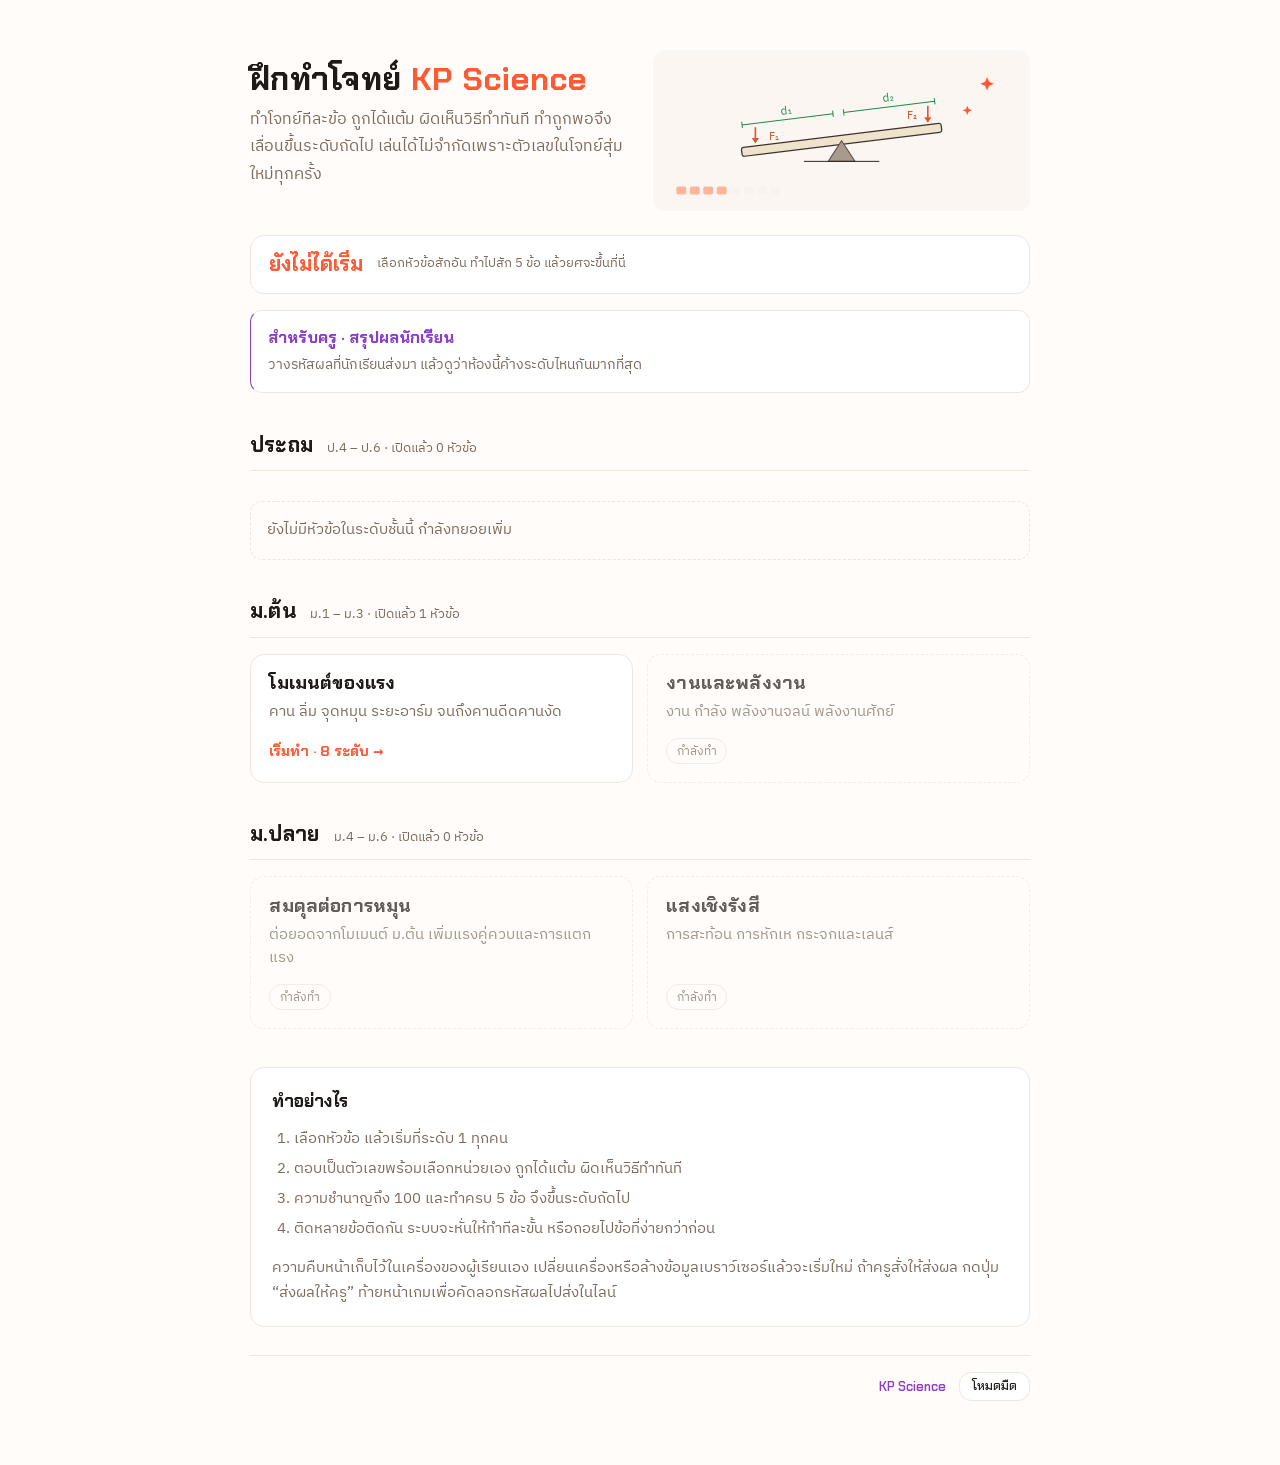
==== drill/index.html @ d76af1af "Add the moment-of-force drill at /drill/ and link it from the home page The drill is a self-containe" ====
<!doctype html>
<html lang="th">
<head>
<meta charset="utf-8">
<meta name="viewport" content="width=device-width, initial-scale=1, viewport-fit=cover">
<title>ฝึกทำโจทย์ KP Science · KP Science</title>
<meta name="description" content="ทำโจทย์ทีละข้อ ถูกได้แต้ม ผิดเห็นวิธีทำทันที ทำถูกพอจึงเลื่อนขึ้นระดับถัดไป เล่นได้ไม่จำกัดเพราะตัวเลขในโจทย์สุ่มใหม่ทุกครั้ง">
<meta name="author" content="ครูโกเมน · KP Science">
<meta name="theme-color" content="#fffcf9" media="(prefers-color-scheme: light)">
<meta name="theme-color" content="#1b1917" media="(prefers-color-scheme: dark)">
<link rel="canonical" href="https://www.kpscience.com/drill/">
<link rel="icon" href="data:image/svg+xml,%3Csvg%20xmlns%3D%22http%3A%2F%2Fwww.w3.org%2F2000%2Fsvg%22%20viewBox%3D%220%200%2032%2032%22%3E%3Crect%20width%3D%2232%22%20height%3D%2232%22%20rx%3D%227%22%20fill%3D%22%23101a2b%22%2F%3E%3Cg%20transform%3D%22rotate(-8%2016%2017)%22%3E%3Crect%20x%3D%224%22%20y%3D%2215.2%22%20width%3D%2224%22%20height%3D%223.6%22%20rx%3D%221.4%22%20fill%3D%22%23efe3cf%22%2F%3E%3Crect%20x%3D%225.5%22%20y%3D%2210.6%22%20width%3D%226%22%20height%3D%224.6%22%20rx%3D%221%22%20fill%3D%22%239cc4ec%22%2F%3E%3C%2Fg%3E%3Cpath%20d%3D%22M16%2018.6%20L21%2026%20L11%2026%20Z%22%20fill%3D%22%238a94a6%22%2F%3E%3Cpath%20d%3D%22M24%206%20v5.6%22%20stroke%3D%22%23ff7d4d%22%20stroke-width%3D%222.2%22%20stroke-linecap%3D%22round%22%2F%3E%3Cpath%20d%3D%22M21.4%2011%20L26.6%2011%20L24%2014.6%20Z%22%20fill%3D%22%23ff7d4d%22%2F%3E%3C%2Fsvg%3E">
<meta property="og:type" content="website">
<meta property="og:site_name" content="KP Science">
<meta property="og:title" content="ฝึกทำโจทย์ KP Science · KP Science">
<meta property="og:description" content="ทำโจทย์ทีละข้อ ถูกได้แต้ม ผิดเห็นวิธีทำทันที ทำถูกพอจึงเลื่อนขึ้นระดับถัดไป เล่นได้ไม่จำกัดเพราะตัวเลขในโจทย์สุ่มใหม่ทุกครั้ง">
<meta property="og:url" content="https://www.kpscience.com/drill/">
<meta property="og:locale" content="th_TH">
<meta name="twitter:card" content="summary">
<link rel="preconnect" href="https://fonts.googleapis.com">
<link rel="preconnect" href="https://fonts.gstatic.com" crossorigin>
<link rel="stylesheet" href="https://fonts.googleapis.com/css2?family=Chakra+Petch:wght@500;600;700&family=IBM+Plex+Sans+Thai:wght@400;500;600&display=swap">
<link rel="stylesheet" href="assets/drill.css?v=1913bpz">
</head>
<body>
<div class="wrap">
<div class="hero hero-art"><div><h1>ฝึกทำโจทย์ <em>KP Science</em></h1><p>ทำโจทย์ทีละข้อ ถูกได้แต้ม ผิดเห็นวิธีทำทันที ทำถูกพอจึงเลื่อนขึ้นระดับถัดไป เล่นได้ไม่จำกัดเพราะตัวเลขในโจทย์สุ่มใหม่ทุกครั้ง</p></div>
<div id="heroart"></div></div>
<div class="rankband" id="profile"></div>
<a class="teachlink" href="teacher/"><b>สำหรับครู · สรุปผลนักเรียน</b>
  <span>วางรหัสผลที่นักเรียนส่งมา แล้วดูว่าห้องนี้ค้างระดับไหนกันมากที่สุด</span></a>
<div class="grade-head"><h2><a class="site" href="prathom/">ประถม</a></h2>
  <span class="n">ป.4 – ป.6 · เปิดแล้ว 0 หัวข้อ</span></div>
<div class="cards">
<div class="empty">ยังไม่มีหัวข้อในระดับชั้นนี้ กำลังทยอยเพิ่ม</div>
</div>
<div class="grade-head"><h2><a class="site" href="m-ton/">ม.ต้น</a></h2>
  <span class="n">ม.1 – ม.3 · เปิดแล้ว 1 หัวข้อ</span></div>
<div class="cards">
<a class="card-link" href="m-ton/moment/" data-topic="m-ton.moment"><h3>โมเมนต์ของแรง</h3><p>คาน ลิ่ม จุดหมุน ระยะอาร์ม จนถึงคานดีดคานงัด</p>
       <span class="go">เริ่มทำ · 8 ระดับ →</span></a>
<div class="card-link card-soon"><h3>งานและพลังงาน</h3><p>งาน กำลัง พลังงานจลน์ พลังงานศักย์</p>
       <span class="soon">กำลังทำ</span></div>
</div>
<div class="grade-head"><h2><a class="site" href="m-plai/">ม.ปลาย</a></h2>
  <span class="n">ม.4 – ม.6 · เปิดแล้ว 0 หัวข้อ</span></div>
<div class="cards">
<div class="card-link card-soon"><h3>สมดุลต่อการหมุน</h3><p>ต่อยอดจากโมเมนต์ ม.ต้น เพิ่มแรงคู่ควบและการแตกแรง</p>
       <span class="soon">กำลังทำ</span></div>
<div class="card-link card-soon"><h3>แสงเชิงรังสี</h3><p>การสะท้อน การหักเห กระจกและเลนส์</p>
       <span class="soon">กำลังทำ</span></div>
</div>
<div class="howto">
  <h2>ทำอย่างไร</h2>
  <ol>
    <li>เลือกหัวข้อ แล้วเริ่มที่ระดับ 1 ทุกคน</li>
    <li>ตอบเป็นตัวเลขพร้อมเลือกหน่วยเอง ถูกได้แต้ม ผิดเห็นวิธีทำทันที</li>
    <li>ความชำนาญถึง 100 และทำครบ 5 ข้อ จึงขึ้นระดับถัดไป</li>
    <li>ติดหลายข้อติดกัน ระบบจะหั่นให้ทำทีละขั้น หรือถอยไปข้อที่ง่ายกว่าก่อน</li>
  </ol>
  <p>ความคืบหน้าเก็บไว้ในเครื่องของผู้เรียนเอง เปลี่ยนเครื่องหรือล้างข้อมูลเบราว์เซอร์แล้วจะเริ่มใหม่ ถ้าครูสั่งให้ส่งผล กดปุ่ม “ส่งผลให้ครู” ท้ายหน้าเกมเพื่อคัดลอกรหัสผลไปส่งในไลน์</p>
</div>
<footer>
  
  <span class="sp"></span>
  
  <a href="https://www.kpscience.com" class="site">KP Science</a>
  
  
</footer>
</div>
<script>(function(){var K='kp-drill-theme';
try{var t=localStorage.getItem(K);if(t)document.documentElement.setAttribute('data-theme',t);}catch(e){}
var b=document.createElement('button');b.className='themebtn';b.type='button';
function lab(){var d=document.documentElement.getAttribute('data-theme');
b.textContent=d==='dark'?'โหมดสว่าง':d==='light'?'โหมดตามเครื่อง':'โหมดมืด';}
b.onclick=function(){var d=document.documentElement.getAttribute('data-theme');
var n=d==='dark'?'light':d==='light'?'':'dark';
if(n)document.documentElement.setAttribute('data-theme',n);else document.documentElement.removeAttribute('data-theme');
try{n?localStorage.setItem(K,n):localStorage.removeItem(K);}catch(e){}lab();};
lab();var f=document.querySelector('footer');if(f)f.appendChild(b);})();</script>
<script src="assets/art.js?v=1913bpz"></script>
<script src="assets/rank.js?v=1913bpz"></script>
<script>(function(){
  var ha = document.getElementById('heroart');
  if (ha && window.KPART) ha.innerHTML = KPART.hero();
  var p = KPRANK.scan();
  document.querySelectorAll('.card-link[data-topic]').forEach(function(a){
    var t = p.topics[a.dataset.topic]; if(!t) return;
    var r = KPRANK.of(t.score, t.max);
    var d = document.createElement('div'); d.className='card-prog';
    d.textContent = 'ทำถึงระดับ ' + t.lv + ' · ยศ ' + r.name + ' · ' + t.points + ' แต้ม';
    a.appendChild(d);
  });
  var box = document.getElementById('profile'); if(!box) return;
  if(p.max === 0){
    box.innerHTML = '<div class="rk"><div class="rk-name">ยังไม่ได้เริ่ม</div>' +
      '<div class="rk-next">เลือกหัวข้อสักอัน ทำไปสัก 5 ข้อ แล้วยศจะขึ้นที่นี่</div></div>';
    return;
  }
  var r = KPRANK.of(p.score, p.max);
  box.innerHTML = KPRANK.barHTML(r) +
    '<div class="rk-topics"><span>แต้มรวม ' + p.points + '</span>' +
    '<span>หัวข้อที่เล่นแล้ว ' + Object.keys(p.topics).length + '</span>' +
    (p.done ? '<span>ทำครบทุกระดับ ' + p.done + ' หัวข้อ</span>' : '') + '</div>';
})();</script>
</body>
</html>
---- drill/assets/drill.css ----
/* ─────────────────────────────────────────────────────────────
   ฝึกทำโจทย์ KP Science
   แนวทาง: ทั้งหน้าเป็น "กระดาษเขียนแบบ" ให้เข้ากับรูปคานที่เป็นแบบร่าง
   สีส้มของลูกศรแรงในรูป คือสีหลักของหน้า ใช้กับสิ่งที่กำลังเกิดขึ้น
   สีเขียวของเส้นบอกระยะ คือสีของความคืบหน้าและคำตอบที่ถูก
   เลย์เอาต์: คอลัมน์เดียว 780px · แถบระดับเป็นคานกระดก · โจทย์อยู่บนแผ่นแบบ
   ───────────────────────────────────────────────────────────── */
:root{
  --paper:#fffcf9;  --grid:transparent; --card:#ffffff; --sunk:#fbf6f1;
  --ink:#1d1a17;    --ink-soft:#7b6a5d; --line:#efe7de; --line-soft:#f8f3ee;
  --accent:#ff5a36; --accent-2:#ffb49c; --accent-bg:#fff0ea;
  --steel:#8b3ec9;  --dim:#2f9e44;    --ok:#2f9e44;   --bad:#e23c43;
  --hp:#e8384f;     --hp-2:#ff9b86;   --xp:#35b94d;
  --shadow:0 1px 2px rgba(74,48,28,.05),0 10px 24px -16px rgba(74,48,28,.32);
  --font-d:'Chakra Petch','IBM Plex Sans Thai','Noto Sans Thai',system-ui,sans-serif;
  --font-b:'IBM Plex Sans Thai','Noto Sans Thai',system-ui,sans-serif;
  --r:12px;
}
@media (prefers-color-scheme:dark){:root:not([data-theme="light"]){
  --paper:#1b1917; --grid:transparent; --card:#252220; --sunk:#211e1c;
  --ink:#f6ece4;   --ink-soft:#b3a79d; --line:#3a3530; --line-soft:#2c2825;
  --accent:#ff8257; --accent-2:#8f4530; --accent-bg:#32201a;
  --steel:#c492f0; --dim:#5fd97f;  --ok:#5fd97f;  --bad:#ff6b6b;
  --hp:#ff5f6d;    --hp-2:#8c3340; --xp:#5fd97f;
  --shadow:0 1px 2px rgba(0,0,0,.35),0 10px 26px -18px rgba(0,0,0,.9);
  color-scheme:dark}}
:root[data-theme="dark"]{
  --paper:#1b1917; --grid:transparent; --card:#252220; --sunk:#211e1c;
  --ink:#f6ece4;   --ink-soft:#b3a79d; --line:#3a3530; --line-soft:#2c2825;
  --accent:#ff8257; --accent-2:#8f4530; --accent-bg:#32201a;
  --steel:#c492f0; --dim:#5fd97f;  --ok:#5fd97f;  --bad:#ff6b6b;
  --hp:#ff5f6d;    --hp-2:#8c3340; --xp:#5fd97f;
  --shadow:0 1px 2px rgba(0,0,0,.35),0 10px 26px -18px rgba(0,0,0,.9);
  color-scheme:dark}

*{box-sizing:border-box}
body{
  background:var(--paper);color:var(--ink);font-family:var(--font-b);font-size:16px;line-height:1.7;
  padding-left:max(16px,env(safe-area-inset-left,0px));
  padding-right:max(16px,env(safe-area-inset-right,0px));
  padding-block:0 56px;
}
.wrap{max-width:780px;margin:0 auto}
h1,h2,h3,.d{font-family:var(--font-d);text-wrap:balance;letter-spacing:.01em}
.num{font-variant-numeric:tabular-nums}
a{color:var(--steel)}

/* ---------- ปุ่ม ---------- */
button{
  font-family:var(--font-d);font-size:.98rem;font-weight:600;cursor:pointer;border-radius:var(--r);
  border:1px solid var(--line);background:var(--card);color:var(--ink);padding:.6rem 1.15rem;
  transition:border-color .15s,background .15s,color .15s;
}
button:hover{border-color:var(--ink-soft)}
button:focus-visible,input:focus-visible,select:focus-visible,label:focus-within{outline:2.5px solid var(--accent);outline-offset:2px}
button.primary{background:var(--accent);border-color:var(--accent);color:#fff;box-shadow:0 1px 0 rgba(0,0,0,.08)}
button.primary:hover{filter:brightness(1.07)}
button:disabled{opacity:.4;cursor:default;filter:none}

/* ---------- หัวเรื่อง: ชื่อซ้าย ยศขวา จบในแถวเดียว ---------- */
header{
  display:flex;flex-wrap:wrap;gap:.8rem 1.4rem;align-items:center;justify-content:space-between;
  padding-block:1.1rem .9rem;
}
.head-t{flex:1 1 240px}
header .t{margin:0;font-size:1.55rem;font-weight:700;line-height:1.2;letter-spacing:-.01em}
header .sub{color:var(--ink-soft);font-size:.84rem;line-height:1.5}
.me{display:flex;flex-direction:column;gap:.25rem;align-items:flex-end}
.me-id{display:flex;gap:.5rem;align-items:center}
.me-txt b{display:block;font-family:var(--font-d);font-size:.98rem;line-height:1.25}
.me-txt span{display:block;font-size:.72rem;color:var(--ink-soft)}
.me-num{display:flex;gap:.35rem;font-size:.74rem;color:var(--ink-soft);font-variant-numeric:tabular-nums}
.me-num .hot{color:var(--accent);font-weight:700}

/* ---------- แผงสถานะใบเดียว: ระดับ · EXP · เลือด · ภารกิจ ----------
   รวมทุกอย่างไว้ใบเดียวแทนที่จะเป็นสามการ์ดซ้อนกัน หน้าจะได้ไม่รก */
/* แถบสถานะต้องเตี้ย เพราะถ้ามันสูง โจทย์จะถูกดันตกขอบจอ
   แล้วเด็กต้องเลื่อนหน้าทุกครั้งที่ขึ้นข้อใหม่ ซึ่งกินใจความสนใจไปเปล่า ๆ */
.panel{
  background:var(--card);border:1px solid var(--line);border-radius:14px;
  padding:.5rem .75rem;box-shadow:var(--shadow);
}
.strip{display:flex;align-items:center;gap:.45rem .7rem;flex-wrap:wrap}
.lvtag{font-family:var(--font-d);font-weight:700;font-size:.82rem;color:var(--ink-soft);
  display:flex;align-items:baseline;gap:.3rem;flex:0 0 auto}
.lvtag em{font-style:normal;color:var(--accent);font-size:1.25rem;line-height:1}
.lvname{font-size:.78rem;color:var(--ink-soft);flex:1 1 90px;min-width:0;
  overflow:hidden;text-overflow:ellipsis;white-space:nowrap}
.bars{flex:1 1 190px;min-width:160px;display:flex;flex-direction:column;gap:3px}
.pinfo{width:24px;height:24px;padding:0;flex:0 0 auto;border-radius:50%;
  font-family:var(--font-d);font-weight:700;font-size:.78rem;line-height:1;
  background:var(--sunk);border:1px solid var(--line);color:var(--ink-soft);cursor:pointer}
.pinfo:hover,.pinfo.on{background:var(--accent);border-color:var(--accent);color:#fff}
.panel-more{margin-top:.5rem;padding-top:.45rem;border-top:1px solid var(--line-soft);
  display:flex;flex-direction:column;gap:.15rem}
.panel-more b{font-family:var(--font-d);font-size:.86rem}
.panel-more span{font-size:.76rem;color:var(--ink-soft);line-height:1.6}

.brow{display:flex;align-items:center;gap:.4rem;margin-top:0}
.bk{font-size:.62rem;letter-spacing:.04em;color:var(--ink-soft);width:26px;flex:0 0 auto;font-family:var(--font-d)}
.bar{flex:1;height:7px;border-radius:99px;background:var(--sunk);overflow:hidden}
.bar i{display:block;height:100%;width:0;border-radius:99px;transition:width .4s ease}
.bar.xp i{background:var(--xp)}
.bar.hp i{width:100%;background:var(--hp)}
.bv{font-size:.68rem;color:var(--ink-soft);font-variant-numeric:tabular-nums;flex:0 0 auto;min-width:52px;text-align:right}
.bv b{color:var(--ink);font-family:var(--font-d)}
#hpwrap.low .bar.hp i{background:var(--hp)}
#hpwrap.crit .bar.hp i{animation:pulsehp 1s ease-in-out infinite}
@media (prefers-reduced-motion:reduce){#hpwrap.crit .bar.hp i{animation:none}}

.pass-note{font-size:.78rem;color:var(--ink-soft);margin-top:.4rem;line-height:1.5}
.pass-note[hidden]{display:none}
.pass-note.close{color:var(--accent);font-weight:700}

/* ---------- บันไดระดับเป็นจุด ---------- */
/* แถบด่าน — กดเลือกด่านได้เอง จุดทึบคือด่านประจำเลเวลตัวเอง วงรอบคือด่านที่กำลังเล่น */
.ladder{display:flex;gap:.3rem;margin:0;padding:0;list-style:none}
.ladder li{display:block}
.ladder li button{
  width:18px;height:18px;padding:0;border-radius:50%;background:var(--sunk);border:1px solid var(--line);
  display:grid;place-items:center;font-size:.6rem;font-family:var(--font-d);color:var(--ink-soft);cursor:pointer;
}
.ladder li button:hover:not(:disabled){border-color:var(--accent);color:var(--accent)}
.ladder li.done button{background:var(--ok);border-color:var(--ok);color:#fff}
.ladder li.now button{background:var(--accent);border-color:var(--accent);color:#fff;font-weight:700}
.ladder li.sel button{box-shadow:0 0 0 2px var(--card),0 0 0 4px var(--accent)}
.ladder li.lock button{opacity:.45;cursor:not-allowed}

/* ---------- การ์ดโจทย์ ---------- */
.card{box-shadow:var(--shadow);background:var(--card);border:1px solid var(--line);border-radius:18px;padding:1.3rem 1.35rem 1.25rem;margin-top:.9rem}
/* แถวป้ายจะหายไปเองเมื่อไม่มีป้าย */
.tagrow:empty{display:none}
.tagrow{display:flex;flex-wrap:wrap;gap:.4rem;margin-bottom:.9rem}
.tag{
  font-family:var(--font-d);font-size:.74rem;font-weight:600;letter-spacing:.03em;
  padding:.18rem .62rem;border-radius:99px;border:1.5px solid var(--line);color:var(--ink-soft);
}
.tag.lv{border-color:var(--ink-soft);color:var(--ink)}
.tag.rev{border-color:var(--steel);color:var(--steel)}
.tag.sub{border-color:var(--dim);color:var(--dim)}
.qtext{font-size:1.1rem;line-height:1.95}
.qtext b{color:var(--accent);font-weight:600;font-variant-numeric:tabular-nums}

/* ---------- แผ่นแบบสำหรับรูปคาน ---------- */
.fig{
  margin:1.1rem 0 .4rem;padding:.7rem .5rem .4rem;border:1.5px solid var(--line-soft);border-radius:12px;
  background:var(--sunk);
  background-image:linear-gradient(var(--grid) 1px,transparent 1px),linear-gradient(90deg,var(--grid) 1px,transparent 1px);
  background-size:13px 13px;
  display:flex;justify-content:center;overflow-x:auto;
}

/* ---------- ช่องคำตอบ ---------- */
.fields{display:flex;flex-direction:column;gap:1rem;margin-top:1.2rem}
.f{border-top:1px dashed var(--line);padding-top:.85rem}
.f:first-child{border-top:0;padding-top:0}
.f > label{display:block;font-family:var(--font-d);font-weight:600;font-size:.98rem;margin-bottom:.45rem}
.f input[type=text]{
  font-family:var(--font-d);font-size:1.35rem;font-weight:600;padding:.4rem .7rem;width:150px;
  border-radius:var(--r);border:1.5px solid var(--line);background:var(--sunk);color:var(--ink);
  font-variant-numeric:tabular-nums;
}
.f input[type=text]:focus{background:var(--card)}
.f select{
  font-family:var(--font-b);font-size:1rem;padding:.5rem .7rem;border-radius:var(--r);
  border:1.5px solid var(--line);background:var(--sunk);color:var(--ink);max-width:100%;
}
.row{display:flex;flex-wrap:wrap;gap:.6rem;align-items:center}
.units{display:flex;flex-wrap:wrap;gap:.3rem}
.units input{position:absolute;opacity:0;width:1px;height:1px}
.units label{
  display:inline-block;font-family:var(--font-d);font-size:.92rem;padding:.4rem .7rem;cursor:pointer;
  border:1.5px solid var(--line);border-radius:99px;color:var(--ink-soft);background:var(--card);
  transition:border-color .12s,color .12s,background .12s;
}
.units label:hover{border-color:var(--ink-soft);color:var(--ink)}
.units input:checked + label{border-color:var(--accent);background:var(--accent-bg);color:var(--accent)}
.units input:focus-visible + label{outline:2.5px solid var(--accent);outline-offset:2px}
.acts{display:flex;flex-wrap:wrap;gap:.6rem;margin-top:1.25rem;align-items:center}
.acts .sp{flex:1}

/* ---------- ฟีดแบ็ก ---------- */
.fb{margin-top:1.1rem;border-radius:12px;padding:.95rem 1.1rem;background:var(--sunk);
  border:1.5px solid var(--line);border-left-width:5px}
.fb.good{border-color:var(--ok);background:color-mix(in srgb,var(--ok) 8%,transparent)}
.fb.bad{border-color:var(--bad);background:color-mix(in srgb,var(--bad) 7%,transparent)}
.fb .h{font-family:var(--font-d);font-weight:700;font-size:1.02rem;margin-bottom:.15rem}
.fb.good .h{color:var(--ok)} .fb.bad .h{color:var(--bad)}
.fb .ans{font-family:var(--font-d);font-weight:600;font-variant-numeric:tabular-nums}
.fb .ansbox{display:inline-block;margin-top:.35rem;padding:.3rem .75rem;border-radius:var(--r);
  background:var(--card);border:1.5px solid var(--line)}
.fb .up{margin-top:.7rem;font-family:var(--font-d);font-weight:700;color:var(--ok)}
.fb .tip{margin-top:.6rem;font-size:.94rem}
.steps{list-style:none;counter-reset:s;margin:.75rem 0 0;padding:0}
.steps li{counter-increment:s;position:relative;padding-left:1.9rem;margin-bottom:.35rem;font-size:.97rem;line-height:1.7}
.steps li::before{
  content:counter(s);position:absolute;left:0;top:.28rem;width:1.35rem;height:1.35rem;border-radius:50%;
  border:1.5px solid var(--ink-soft);color:var(--ink-soft);font-family:var(--font-d);font-size:.76rem;
  display:flex;align-items:center;justify-content:center;
}
.hints{margin-top:.95rem;border-left:4px solid var(--accent-2);background:var(--sunk);
  border-radius:0 var(--r) var(--r) 0;padding:.5rem .85rem;font-size:.96rem}
.hints p{margin:.2rem 0}
.hints b{font-family:var(--font-d);color:var(--accent)}
.steps4{display:flex;flex-wrap:wrap;gap:.35rem;margin-top:1.1rem;padding-top:.9rem;
  border-top:1px dashed var(--line);font-size:.73rem;color:var(--ink-soft)}
.steps4 span{border:1px solid var(--line-soft);border-radius:6px;padding:.12rem .5rem;background:var(--sunk)}

/* ---------- ท้ายหน้า ---------- */
footer{margin-top:1.8rem;padding-top:1rem;border-top:1px solid var(--line);
  font-size:.8rem;color:var(--ink-soft);display:flex;flex-wrap:wrap;gap:.8rem;align-items:center}
footer .sp{flex:1}
footer button{font-size:.78rem;padding:.32rem .75rem;font-weight:500}
footer .site{color:var(--steel);text-decoration:none;font-family:var(--font-d);font-weight:600}
footer .site:hover{text-decoration:underline}

@media (max-width:430px){
  header .t{font-size:1.2rem}
  /* บนจอมือถือ คำโปรยใต้ชื่อเรื่องกินที่เท่ากับโจทย์หนึ่งบรรทัดครึ่ง
     และอ่านรอบเดียวก็พอ จึงซ่อนไว้เพื่อให้โจทย์ขึ้นมาอยู่ในจอตั้งแต่เปิด */
  header .sub{display:none}
  .chip{min-width:66px;padding:.3rem .6rem}
  .chip b{font-size:1.08rem}
  .card{padding:1.05rem 1rem}
  .qtext{font-size:1.04rem;line-height:1.85}
  .ladder li button{width:18px;height:18px;font-size:.6rem}
  .panel{padding:.45rem .65rem}
  .lvtag em{font-size:1.2rem}
  .lvname{flex-basis:100%;order:3}
  .bars{flex-basis:100%}
}
/* ---------- รูปคาน (ข้อตกลงการวาดเดียวกับเล่มเรียน) ---------- */
:root{--f-beam:#f0e3cd; --f-beam-s:#3a332c; --f-ful:#a89a8c; --f-ful-s:#5d5146; --f-box:#f0e2fb;
  --f-box-s:#7a3fae; --f-dim:#1f8a4d; --f-for:#e0562c; --f-ink:#2b2621; --f-soft:#7b6a5d; --f-bg:#fff}
@media (prefers-color-scheme:dark){:root:not([data-theme="light"]){
  --f-beam:#6b5a41; --f-beam-s:#cfc3ae; --f-ful:#6b6058; --f-ful-s:#bdb0a3; --f-box:#4a3560;
  --f-box-s:#d7b7f4; --f-dim:#6edb8e; --f-for:#ff8a5c; --f-ink:#f0e7de; --f-soft:#b6a496; --f-bg:#1a1511}}
:root[data-theme="dark"]{
  --f-beam:#6b5a41; --f-beam-s:#cfc3ae; --f-ful:#6b6058; --f-ful-s:#bdb0a3; --f-box:#4a3560;
  --f-box-s:#d7b7f4; --f-dim:#6edb8e; --f-for:#ff8a5c; --f-ink:#f0e7de; --f-soft:#b6a496; --f-bg:#1a1511}
.fig{margin:1rem 0 .2rem;display:flex;justify-content:center;overflow-x:auto}
.figsvg{width:100%;max-width:400px;height:auto;display:block;margin:0 auto}
.figsvg text{font-family:var(--font-b)}
.ft{fill:var(--f-ink)} .fts{fill:var(--f-soft)} .fdt{fill:var(--f-dim)} .ff2{fill:var(--f-for)}
.fbt{fill:var(--f-ink)}
.fbeam{fill:var(--f-beam);stroke:var(--f-beam-s);stroke-width:1.4}
.fful{fill:var(--f-ful);stroke:var(--f-ful-s);stroke-width:1.2}
.fbox{fill:var(--f-box);stroke:var(--f-box-s);stroke-width:1.2}
.fkl{stroke:var(--f-ink);stroke-width:1.1;fill:none}
.fkl2{stroke:var(--f-ink);stroke-width:1.8;fill:none}
.fh{stroke:var(--f-soft);stroke-width:1}
.fdl{stroke:var(--f-dim);stroke-width:1.1;fill:none}
.fd{fill:var(--f-dim)}
.ffl{stroke:var(--f-for);stroke-width:1.8;fill:none}
.ff{fill:var(--f-for)}
.fk{fill:var(--f-ink)}
.fdot{fill:var(--f-bg);stroke:var(--f-ink);stroke-width:1.5}
.fdash{stroke:var(--f-soft);stroke-width:1.1;stroke-dasharray:5 4;fill:none}
.fper{stroke:var(--f-soft);stroke-width:1.5;fill:none}

/* ---------- หน้ารวมและหน้าระดับชั้น ---------- */
.crumb{display:flex;flex-wrap:wrap;gap:.4rem;align-items:center;padding-block:1.1rem .1rem;font-size:.84rem;color:var(--ink-soft)}
.crumb a{color:var(--steel);text-decoration:none;font-family:var(--font-d);font-weight:600}
.crumb a:hover{text-decoration:underline}
.crumb span[aria-hidden]{opacity:.45}
.hero{padding-block:1.7rem .3rem}
.hero h1{margin:0 0 .5rem;font-size:2rem;line-height:1.15}
.hero h1 em{font-style:normal;color:var(--accent)}
.hero p{margin:0;color:var(--ink-soft);max-width:58ch;font-size:1.02rem}
.cards{display:grid;grid-template-columns:repeat(auto-fit,minmax(255px,1fr));gap:.85rem;margin-top:1rem}
.card-link{
  display:flex;flex-direction:column;text-decoration:none;color:inherit;background:var(--card);
  border:1.5px solid var(--line);border-radius:14px;padding:1.1rem 1.15rem;
  transition:border-color .15s,transform .15s;
}
.card-link:hover{border-color:var(--accent);transform:translateY(-2px)}
.card-link h3{margin:0 0 .3rem;font-size:1.15rem;line-height:1.3}
.card-link p{margin:0;font-size:.92rem;color:var(--ink-soft);line-height:1.6;flex:1}
.card-link .go{display:inline-block;margin-top:.85rem;font-family:var(--font-d);font-weight:700;
  font-size:.9rem;color:var(--accent)}
.card-soon{background:transparent;border-style:dashed;opacity:.7}
.card-soon:hover{border-color:var(--line);transform:none}
.soon{display:inline-block;margin-top:.85rem;font-size:.76rem;color:var(--ink-soft);
  border:1.5px solid var(--line);border-radius:99px;padding:.1rem .6rem;align-self:flex-start}
.grade-head{display:flex;flex-wrap:wrap;gap:.3rem .9rem;align-items:baseline;margin-top:2.1rem;
  padding-bottom:.5rem;border-bottom:1.5px solid var(--line)}
.grade-head h2{margin:0;font-size:1.3rem}
.grade-head h2 a{text-decoration:none;color:var(--ink)}
.grade-head h2 a:hover{color:var(--accent)}
.grade-head .n{font-size:.84rem;color:var(--ink-soft)}
.empty{margin-top:.85rem;border:1.5px dashed var(--line);border-radius:12px;padding:1rem;
  color:var(--ink-soft);font-size:.92rem}
.howto{margin-top:2.4rem;background:var(--card);border:1.5px solid var(--line);border-radius:14px;
  padding:1.2rem 1.3rem;color:var(--ink-soft);font-size:.95rem}
.howto h2{margin:0 0 .6rem;font-size:1.08rem;color:var(--ink)}
.howto ol{margin:.3rem 0;padding-left:1.4rem}
.howto ol li{margin-bottom:.25rem}
.howto p{margin:.8rem 0 0}

/* ---------- แถบยศ ---------- */
.rankband{margin-top:1rem}
.rk{background:var(--card);border:1.5px solid var(--line);border-radius:14px;padding:.9rem 1.15rem 1rem;
  display:flex;gap:.85rem;align-items:center}
.rk-main{flex:1;min-width:0}
.rk-row{display:flex;flex-wrap:wrap;gap:.2rem .8rem;align-items:baseline;justify-content:space-between}
.rk-name{font-family:var(--font-d);font-weight:700;font-size:1.3rem;line-height:1.25;color:var(--accent)}
.rk-sc{font-size:.82rem;color:var(--ink-soft);font-variant-numeric:tabular-nums}
.rk-sc b{color:var(--ink);font-family:var(--font-d)}
.rk-bar{height:9px;border-radius:99px;background:var(--sunk);border:1.5px solid var(--line);overflow:hidden;margin:.5rem 0 .4rem}
.rk-bar i{display:block;height:100%;background:linear-gradient(90deg,var(--accent-2),var(--accent));transition:width .5s ease}
.rk-next{font-size:.79rem;color:var(--ink-soft)}
.fb .why{font-size:.82rem;color:var(--ink-soft);margin-bottom:.1rem}
.rk-topics{display:flex;flex-wrap:wrap;gap:.4rem;margin-top:.7rem;font-size:.78rem;color:var(--ink-soft)}
.rk-topics span{border:1px solid var(--line);border-radius:99px;padding:.1rem .6rem;background:var(--sunk)}
.card-prog{margin-top:.5rem;font-size:.8rem;color:var(--accent);font-family:var(--font-d);font-weight:600}
@media (prefers-reduced-motion:reduce){.rk-bar i{transition:none}}

/* ─────────────────────────────────────────────────────────────
   ส่งผลให้ครู (ในหน้าเกม) + หน้าสรุปผลครู
   ───────────────────────────────────────────────────────────── */
.sharebox{
  margin-top:1.1rem;background:var(--card);border:1.5px solid var(--accent);border-radius:14px;
  padding:1rem 1.1rem 1.1rem;box-shadow:0 2px 0 var(--line-soft);
}
.sh-head{display:flex;align-items:center;gap:.6rem;font-family:var(--font-d);margin-bottom:.6rem}
.sh-head b{font-size:1.06rem}
.sh-x{margin-left:auto;font-size:.78rem;padding:.28rem .7rem;font-weight:500}
.sh-row{display:flex;flex-wrap:wrap;gap:.45rem .7rem;align-items:center;font-size:.9rem;color:var(--ink-soft)}
.sh-row input{
  flex:1 1 220px;font:inherit;font-size:.95rem;color:var(--ink);background:var(--sunk);
  border:1.5px solid var(--line);border-radius:9px;padding:.45rem .7rem;
}
.sharebox textarea{
  width:100%;margin-top:.7rem;font-family:ui-monospace,SFMono-Regular,Menlo,monospace;font-size:.82rem;
  line-height:1.5;color:var(--ink);background:var(--sunk);border:1.5px solid var(--line);
  border-radius:9px;padding:.55rem .7rem;resize:vertical;word-break:break-all;
}
.sh-act{display:flex;flex-wrap:wrap;gap:.6rem .9rem;align-items:center;margin-top:.6rem}
.sh-act .go{
  font-family:var(--font-d);font-weight:700;background:var(--accent);border-color:var(--accent);color:#fff;
}
.sh-msg{font-size:.85rem;color:var(--ok);font-weight:600}
.sh-note{margin:.7rem 0 0;font-size:.84rem;color:var(--ink-soft);line-height:1.6}

.wrap.wide{max-width:1040px}

.teachlink{
  display:block;margin:1rem 0 .4rem;padding:.85rem 1.05rem;text-decoration:none;color:var(--ink);
  background:var(--card);border:1.5px solid var(--line);border-left:5px solid var(--steel);border-radius:12px;
}
.teachlink:hover{border-color:var(--steel)}
.teachlink b{display:block;font-family:var(--font-d);color:var(--steel)}
.teachlink span{font-size:.88rem;color:var(--ink-soft)}

.pastebox{
  margin-top:1.1rem;background:var(--card);border:1.5px solid var(--line);border-radius:14px;padding:1rem 1.1rem;
}
.pastebox label{display:block;font-family:var(--font-d);font-weight:600;font-size:.92rem;margin-bottom:.45rem}
.pastebox textarea{
  width:100%;font-family:ui-monospace,SFMono-Regular,Menlo,monospace;font-size:.82rem;line-height:1.55;
  color:var(--ink);background:var(--sunk);border:1.5px solid var(--line);border-radius:9px;
  padding:.55rem .7rem;resize:vertical;
}
.pact{display:flex;flex-wrap:wrap;gap:.6rem .9rem;align-items:center;margin-top:.7rem}
.pact .go{font-family:var(--font-d);font-weight:700;background:var(--accent);border-color:var(--accent);color:#fff}
.pact .sh-msg{color:var(--ink-soft);font-weight:500}

/* สรุปชั้นเรียน */
.sum{margin-top:1.2rem}
.sgrid{display:grid;grid-template-columns:repeat(auto-fit,minmax(170px,1fr));gap:.7rem}
.st{background:var(--card);border:1.5px solid var(--line);border-radius:12px;padding:.75rem .9rem}
.st .k{display:block;font-size:.82rem;color:var(--ink-soft)}
.st .v{display:block;font-family:var(--font-d);font-size:1.5rem;line-height:1.25;font-variant-numeric:tabular-nums}
.st .n{display:block;font-size:.78rem;color:var(--ink-soft)}

.hist{margin-top:.8rem;background:var(--card);border:1.5px solid var(--line);border-radius:12px;padding:.85rem 1rem}
.hist-h{font-family:var(--font-d);font-weight:600;font-size:.95rem;margin-bottom:.55rem}
.hbs{display:flex;gap:.4rem;align-items:flex-end;height:96px}
.hb{flex:1;display:flex;flex-direction:column;justify-content:flex-end;align-items:center;height:100%;gap:.2rem}
.hb i{display:block;width:100%;background:var(--line);border-radius:4px 4px 0 0;min-height:2px}
.hb.hot i{background:var(--accent)}
.hb b{font-family:var(--font-d);font-size:.8rem;color:var(--ink-soft)}
.hb span{font-size:.76rem;color:var(--ink-soft);font-variant-numeric:tabular-nums;line-height:1}
.hb.hot span{color:var(--accent);font-weight:700}
.hb.hot b{color:var(--accent)}
.hist-n{margin-top:.6rem;font-size:.88rem;color:var(--ink-soft);line-height:1.6}
.hist-n b{color:var(--ink)}

/* แถบเครื่องมือ */
.tools{display:flex;flex-wrap:wrap;gap:.55rem .8rem;align-items:center;margin-top:1.3rem}
.tools .sp{flex:1}
.tools label{font-size:.85rem;color:var(--ink-soft);display:flex;align-items:center;gap:.4rem}
.tools select,.tools input{
  font:inherit;font-size:.9rem;color:var(--ink);background:var(--card);
  border:1.5px solid var(--line);border-radius:9px;padding:.35rem .6rem;
}
.tools button{font-size:.84rem;padding:.4rem .85rem;font-weight:500}

/* ตาราง */
.tbox{margin-top:.7rem;overflow-x:auto;background:var(--card);border:1.5px solid var(--line);border-radius:12px}
.tt{border-collapse:collapse;width:100%;font-size:.92rem}
.tt th,.tt td{text-align:left;padding:.5rem .7rem;border-bottom:1px solid var(--line-soft);white-space:nowrap}
.tt thead th{
  font-family:var(--font-d);font-size:.84rem;color:var(--ink-soft);background:var(--sunk);
  cursor:pointer;user-select:none;position:sticky;top:0;
}
.tt thead th.on{color:var(--accent)}
.tt thead th.on::after{content:'▾';margin-left:.3rem}
.tt thead th.on.up::after{content:'▴'}
.tt tbody tr:hover{background:var(--sunk)}
.tt tbody tr:last-child td{border-bottom:0}
.tt td.num{font-variant-numeric:tabular-nums}
.tt td.small{font-size:.84rem;color:var(--ink-soft)}
.tt td .of{color:var(--ink-soft);font-size:.82rem}
.tt td.who b{display:block;font-family:var(--font-d)}
.tt td.who .rkname{display:block;font-size:.78rem;color:var(--dim)}
.tt td.who .warn{
  display:inline-block;margin-top:.15rem;font-size:.72rem;color:var(--bad);
  border:1px solid var(--bad);border-radius:5px;padding:0 .3rem;
}
.tt tr.suspect td{background:color-mix(in srgb,var(--bad) 7%,transparent)}
.tt button.del{border:0;background:none;color:var(--ink-soft);padding:.2rem .35rem;font-size:.9rem}
.tt button.del:hover{color:var(--bad)}

.lvcells{display:flex;gap:2px;align-items:flex-end;height:30px}
.lvcells i{
  display:block;width:11px;height:100%;background:var(--line-soft);border-radius:2px;
  display:flex;align-items:flex-end;
}
.lvcells i span{display:block;width:100%;background:var(--line);border-radius:2px}
.lvcells i.c-done span{background:var(--ok)}
.lvcells i.c-now span{background:var(--accent)}
.lvcells i.c-part span{background:var(--accent-2)}
.lvcells i.c-none span{background:var(--line)}
.lvcells i.c-now{outline:1.5px solid var(--accent);outline-offset:1px}

@media (max-width:560px){
  .hbs{height:76px}
  .tt th,.tt td{padding:.45rem .5rem}
}

/* ─────────────────────────────────────────────────────────────
   ชั้นแรงจูงใจ: ภารกิจวันนี้ · ข้อทอง · บัตรความรู้ · เกือบผ่าน
   ───────────────────────────────────────────────────────────── */
.quest{
  margin-top:.5rem;background:var(--card);border:1px solid var(--line);border-radius:10px;
  padding:.4rem .6rem;border-left:4px solid var(--steel);
}
.quest:not(.pick){display:flex;align-items:center;gap:.5rem}
.quest:not(.pick) .q-bar{flex:1;margin:0}
.quest:not(.pick) .q-name{flex:0 1 auto;white-space:nowrap;overflow:hidden;text-overflow:ellipsis}
.quest:empty{display:none}
.quest.done{border-left-color:var(--ok)}
.q-h{font-family:var(--font-d);font-weight:700;font-size:.84rem;margin-bottom:.35rem}
.q-opts{display:grid;grid-template-columns:repeat(auto-fit,minmax(150px,1fr));gap:.35rem}
.q-opts button{
  display:flex;align-items:center;gap:.4rem;text-align:left;
  padding:.35rem .55rem;line-height:1.35;
}
.q-opts button .qico{flex:0 0 auto;width:1em;height:1em;margin:0}
.q-opts button b{font-size:.8rem;font-weight:600;flex:1 1 auto}
.q-opts button span{font-size:.76rem;color:var(--accent);font-family:var(--font-d);font-weight:700;flex:0 0 auto}
.q-opts button:hover{border-color:var(--steel)}
.q-row{display:flex;flex-wrap:wrap;gap:.3rem .8rem;align-items:baseline}
.q-name{font-family:var(--font-d);font-weight:700;font-size:.84rem}
.q-pts{margin-left:auto;font-family:var(--font-d);font-weight:700;font-size:.85rem;color:var(--accent)}
.quest.done .q-pts{color:var(--ok)}
.q-bar{height:6px;border-radius:4px;background:var(--sunk);border:1px solid var(--line-soft);margin:.4rem 0 .3rem;overflow:hidden}
.q-bar i{display:block;height:100%;background:var(--steel);transition:width .35s ease}
.quest.done .q-bar i{background:var(--ok)}
.q-n{font-size:.82rem;color:var(--ink-soft)}

.goldbar{
  margin-bottom:.5rem;padding:.45rem .8rem;border-radius:9px;font-family:var(--font-d);font-weight:700;
  color:#7a4a00;background:linear-gradient(90deg,#ffd77a,#ffeab8);border:1.5px solid #e0a52e;
}
@media (prefers-color-scheme:dark){:root:not([data-theme="light"]) .goldbar{color:#ffdf9b;background:linear-gradient(90deg,#4a3a10,#2f2409);border-color:#8a6a1e}}
:root[data-theme="dark"] .goldbar{color:#ffdf9b;background:linear-gradient(90deg,#4a3a10,#2f2409);border-color:#8a6a1e}

.cardwon{
  margin-top:.6rem;padding:.6rem .8rem;border-radius:10px;background:var(--sunk);
  border:1.5px dashed var(--dim);display:flex;gap:.8rem;align-items:center;flex-wrap:wrap;
}
.cw-art{flex:0 0 130px;max-width:130px}
.cw-art .cdart{margin:0}
.cardwon>div:last-child{flex:1 1 200px}
.cardwon span{font-size:.8rem;color:var(--dim);font-family:var(--font-d);font-weight:700}
.cardwon h4{margin:.1rem 0 .15rem;font-family:var(--font-d);font-size:1rem}
.cardwon p{margin:0;font-size:.88rem;color:var(--ink-soft);line-height:1.6}

.cardbox{margin-top:1rem}
.cardbox:empty{display:none}
.cardbox summary{
  display:flex;flex-wrap:wrap;gap:.2rem .7rem;align-items:baseline;cursor:pointer;
  background:var(--card);border:1.5px solid var(--line);border-radius:11px;padding:.55rem .9rem;
  list-style:none;
}
.cardbox summary::-webkit-details-marker{display:none}
.cardbox summary::after{content:'▸';margin-left:auto;color:var(--ink-soft)}
.cardbox details[open] summary::after{content:'▾'}
.cardbox summary:hover{border-color:var(--dim)}
.cardbox summary b{font-family:var(--font-d);font-size:.95rem}
.cardbox summary span{font-size:.82rem;color:var(--ink-soft)}
.cardbox details[open] summary{margin-bottom:.55rem}
.cd-grid{display:grid;grid-template-columns:repeat(auto-fill,minmax(150px,1fr));gap:.55rem}
.cd{
  position:relative;background:var(--sunk);border:1.5px dashed var(--line);border-radius:11px;
  padding:.6rem .7rem .65rem;min-height:92px;
}
.cd b{
  position:absolute;top:.45rem;right:.55rem;font-family:var(--font-d);font-size:.78rem;
  color:var(--ink-soft);opacity:.7;
}
.cd h4{margin:0 0 .2rem;font-family:var(--font-d);font-size:.92rem;color:var(--ink-soft)}
.cd p{margin:0;font-size:.8rem;line-height:1.55;color:var(--ink-soft);opacity:.75}
.cd.on{background:var(--card);border-style:solid;border-color:var(--dim)}
.cd.on h4{color:var(--ink)}
.cd.on p{opacity:1}
.cd.on b{color:var(--dim);opacity:1}

.pass-note.close{color:var(--accent);font-weight:700}
.scale.close .scale-beam{animation:nudge 1.1s ease-in-out infinite}
@keyframes nudge{0%,100%{filter:none}50%{filter:drop-shadow(0 0 6px var(--accent))}}
@media (prefers-reduced-motion:reduce){.scale.close .scale-beam{animation:none}}

/* เป้าแต้มรวมของห้อง (หน้าครู) */
.goal{background:var(--card);border:1.5px solid var(--line);border-left:5px solid var(--accent);
  border-radius:12px;padding:.8rem 1rem;margin-bottom:.8rem}
.goal-row{display:flex;flex-wrap:wrap;gap:.3rem .8rem;align-items:baseline}
.goal-row b{font-family:var(--font-d);font-size:1rem}
.goal-v{margin-left:auto;font-family:var(--font-d);font-weight:700;font-variant-numeric:tabular-nums}
.goal-v input{width:7ch;font:inherit;color:var(--ink);background:var(--sunk);
  border:1.5px solid var(--line);border-radius:7px;padding:.1rem .35rem;text-align:right}
.goal-bar{height:12px;border-radius:7px;background:var(--sunk);border:1px solid var(--line-soft);
  margin:.55rem 0 .35rem;overflow:hidden}
.goal-bar i{display:block;height:100%;background:linear-gradient(90deg,var(--accent-2),var(--accent));transition:width .4s ease}
.goal-n{font-size:.85rem;color:var(--ink-soft)}

/* ─────────────────────────────────────────────────────────────
   ภาพประกอบ SVG: ตรายศ · รูปบนบัตร · ไอคอน · ภาพเปิดหน้ารวม
   สีมาจากชุดเดียวกับรูปคานในโจทย์ เด็กจึงอ่านภาพได้ด้วยกติกาเดิม
   ───────────────────────────────────────────────────────────── */
.badge{width:46px;height:46px;flex:0 0 auto;display:block}
.bd-bg{fill:var(--sunk)}
.bd-ed{fill:none;stroke:var(--line);stroke-width:2}
.badge.t1 .bd-ed,.badge.t2 .bd-ed{stroke:var(--steel)}
.badge.t3 .bd-ed,.badge.t4 .bd-ed{stroke:var(--dim)}
.badge.t5 .bd-ed{stroke:var(--accent)}
.badge.t6 .bd-ed{stroke:#d9a21b;stroke-width:2.4}
.badge.t1 .bd-bg,.badge.t2 .bd-bg{fill:color-mix(in srgb,var(--steel) 10%,var(--sunk))}
.badge.t3 .bd-bg,.badge.t4 .bd-bg{fill:color-mix(in srgb,var(--dim) 12%,var(--sunk))}
.badge.t5 .bd-bg{fill:color-mix(in srgb,var(--accent) 12%,var(--sunk))}
.badge.t6 .bd-bg{fill:color-mix(in srgb,#d9a21b 18%,var(--sunk))}
.bd-st{fill:#d9a21b}
.badge.sm{width:30px;height:30px}

.qico{width:1.05em;height:1.05em;vertical-align:-.16em;margin-right:.3rem;flex:0 0 auto}
.i-l{fill:none;stroke:currentColor;stroke-width:2;stroke-linecap:round;stroke-linejoin:round}
.i-f{fill:currentColor}
.qico.gold{color:#d9a21b;width:1.2em;height:1.2em}

.cdart{width:100%;height:auto;display:block;margin:.1rem 0 .4rem}
.cd .cdart{opacity:.17}        /* ใบที่ยังไม่ได้ เห็นเงารูปราง ๆ ไว้ให้อยากเปิด */
.cd.on .cdart{opacity:1}

.heroart{width:100%;max-width:440px;height:auto;display:block;margin:.9rem 0 .2rem}
.h-grid{fill:var(--sunk)}
.h-step{fill:var(--line-soft)}
.h-step.on{fill:var(--accent-2)}
.h-spark{fill:var(--accent)}


.hero-art{display:flex;flex-wrap:wrap;gap:.8rem 1.6rem;align-items:center}
.hero-art>div:first-child{flex:1 1 300px}
.hero-art #heroart{flex:1 1 300px;max-width:440px}

/* ─────────────────────────────────────────────────────────────
   ระบบไต่เลเวลแบบเกม: หลอดเลือด · บรรทัด EXP · ข้อเลือกตอบ · กล่องสถานการณ์
   ───────────────────────────────────────────────────────────── */
.hp{display:flex;align-items:center;gap:.5rem;margin-top:.7rem}
.hp-k{font-size:.78rem;color:var(--ink-soft);font-family:var(--font-d);font-weight:600}
.hp-bar{flex:1;height:10px;border-radius:99px;background:var(--sunk);border:1.5px solid var(--line);overflow:hidden}
.hp-bar i{display:block;height:100%;width:100%;background:linear-gradient(90deg,var(--hp-2),var(--hp));transition:width .35s ease}
.hp-v{font-size:.78rem;color:var(--ink-soft);font-variant-numeric:tabular-nums}
.hp-v b{color:var(--ink);font-family:var(--font-d)}
.hp.low .hp-bar{border-color:var(--hp)}
.hp.crit .hp-bar i{animation:pulsehp 1s ease-in-out infinite}
@keyframes pulsehp{0%,100%{opacity:1}50%{opacity:.45}}
@media (prefers-reduced-motion:reduce){.hp.crit .hp-bar i{animation:none}}
.downs{font-size:.76rem;color:var(--ink-soft);margin-top:.25rem}
.downs:empty{display:none}

.statline{display:flex;flex-wrap:wrap;gap:.4rem;margin:.35rem 0 .1rem;font-family:var(--font-d);font-size:.84rem;font-weight:700}
.statline span{border-radius:99px;padding:.08rem .6rem;border:1.5px solid currentColor}
.st-xp{color:var(--xp)}
.st-hp{color:var(--ok)}
.st-dm{color:var(--hp)}
.st-left{color:var(--ink-soft);font-weight:500}

.down{
  margin-top:.6rem;padding:.6rem .85rem;border-radius:10px;font-family:var(--font-d);font-weight:700;
  color:#fff;background:linear-gradient(90deg,var(--hp-2),var(--hp));
}

.scene{
  margin:0 0 .8rem;padding:.7rem .9rem;border-radius:11px;background:var(--sunk);
  border:1.5px solid var(--line-soft);border-left:4px solid var(--steel);
  font-size:.95rem;line-height:1.75;color:var(--ink-soft);
}
.scene b{color:var(--ink)}

.choices{display:flex;flex-direction:column;gap:.5rem;margin-top:.9rem}
.ch{
  display:flex;gap:.65rem;align-items:flex-start;cursor:pointer;
  border:1.5px solid var(--line);border-radius:11px;padding:.6rem .8rem;background:var(--sunk);
  line-height:1.65;transition:border-color .15s,background .15s;
}
.ch:hover{border-color:var(--steel)}
.ch input{position:absolute;opacity:0;width:0;height:0}
.ch-k{
  flex:0 0 26px;height:26px;border-radius:50%;border:1.5px solid var(--line);
  display:grid;place-items:center;font-family:var(--font-d);font-weight:700;font-size:.86rem;
  color:var(--ink-soft);background:var(--card);
}
.ch-t{flex:1;font-size:.95rem}
.ch:has(input:checked){border-color:var(--accent);background:var(--accent-bg)}
.ch:has(input:checked) .ch-k{background:var(--accent);border-color:var(--accent);color:#fff}
.ch:has(input:focus-visible){outline:2.5px solid var(--accent);outline-offset:2px}

/* ─────────────────────────────────────────────────────────────
   ยุบให้เหลือน้อยชิ้น: ภารกิจเป็นแถบเดียวในแผงสถานะ
   ───────────────────────────────────────────────────────────── */
.quest{
  display:flex;align-items:center;gap:.5rem;margin:.85rem 0 0;padding:.5rem .7rem;
  background:var(--sunk);border:0;border-radius:12px;color:var(--ink-soft);font-size:.82rem;
}
.quest .qico{color:var(--steel);margin:0}
.q-name{font-family:var(--font-d);font-weight:600;color:var(--ink);white-space:nowrap;
  overflow:hidden;text-overflow:ellipsis;max-width:46%}
.quest .q-bar{flex:1;height:6px;margin:0;border:0;border-radius:99px;background:var(--line-soft);overflow:hidden}
.quest .q-bar i{display:block;height:100%;background:var(--steel);border-radius:99px;transition:width .35s ease}
.q-v{font-variant-numeric:tabular-nums;white-space:nowrap;font-size:.76rem}
.quest.done{background:color-mix(in srgb,var(--ok) 12%,var(--sunk))}
.quest.done .q-bar i{background:var(--ok)}
.quest.done .q-v{color:var(--ok);font-weight:700}

.quest.pick{display:block;background:var(--sunk);padding:.7rem .8rem .75rem}
.quest.pick .q-h{font-family:var(--font-d);font-weight:700;font-size:.88rem;color:var(--ink);margin-bottom:.5rem}
.quest.pick .q-opts{display:flex;flex-wrap:wrap;gap:.4rem}
.quest.pick .q-opts button{
  flex:1 1 170px;display:flex;align-items:center;gap:.4rem;text-align:left;
  padding:.45rem .65rem;font-size:.84rem;font-weight:500;background:var(--card);border-radius:10px;
}
.quest.pick .q-opts button b{font-weight:600;flex:1;font-size:.84rem}
.quest.pick .q-opts button span{color:var(--accent);font-family:var(--font-d);font-weight:700;font-size:.78rem}
.quest.pick .q-opts button:hover{border-color:var(--steel)}
.quest.pick .q-opts .qico{color:var(--steel)}

/* เส้นขอบบางลงทั้งหน้า ให้ดูโล่ง */
.cardbox summary,.pastebox,.goal,.st,.hist,.tbox,.teachlink,.card-link,.howto,.rk,.sharebox,.scene,.ch,.cd{
  border-width:1px;
}
.fig{margin:.9rem 0 .1rem;background:var(--sunk);border-radius:14px;padding:.6rem .4rem}
.downs{margin-top:.3rem}

/* ─── กระดานทด + เครื่องคิดเลข ───────────────────────────────
   ปุ่มลอยสองปุ่มมุมขวาล่าง แผ่นเครื่องมือลอยอยู่เหนือปุ่ม
   ใช้สีและเส้นชุดเดียวกับการ์ดโจทย์ จึงไม่รู้สึกว่าเป็นของแปลกปลอม */
body.has-kt{padding-bottom:104px}
.kt-dock{position:fixed;right:16px;bottom:16px;z-index:70;display:flex;flex-direction:column;gap:10px}
.kt-fab{width:50px;height:50px;padding:0;border-radius:50%;display:grid;place-items:center;
  background:var(--card);border:1px solid var(--line);color:var(--accent);box-shadow:var(--shadow);cursor:pointer}
.kt-fab svg{width:24px;height:24px;fill:none;stroke:currentColor;stroke-width:1.8;
  stroke-linecap:round;stroke-linejoin:round}
.kt-fab:hover{border-color:var(--accent)}
.kt-fab.on{background:var(--accent);border-color:var(--accent);color:#fff}

.kt-panel{position:fixed;right:16px;bottom:80px;z-index:69;
  width:min(360px,calc(100vw - 32px));background:var(--card);
  border:1px solid var(--line);border-radius:var(--r);box-shadow:var(--shadow);overflow:hidden}
.kt-head{display:flex;align-items:center;gap:8px;padding:.5rem .55rem .5rem .8rem;
  border-bottom:1px solid var(--line-soft);background:var(--sunk)}
.kt-title{font-family:var(--font-d);font-size:.95rem}
.kt-act{margin-left:auto;display:flex;gap:4px}
.kt-tb,.kt-close{width:32px;height:32px;padding:0;display:grid;place-items:center;cursor:pointer;
  background:transparent;border:1px solid transparent;border-radius:8px;color:var(--ink-soft)}
.kt-tb svg,.kt-close svg{width:19px;height:19px;fill:none;stroke:currentColor;stroke-width:1.8;
  stroke-linecap:round;stroke-linejoin:round}
.kt-tb:hover,.kt-close:hover{background:var(--card);border-color:var(--line);color:var(--ink)}
.kt-tb.on{background:var(--accent-bg);border-color:var(--accent);color:var(--accent)}
.kt-body{padding:.6rem}
#kt-cv{display:block;width:100%;height:min(46vh,300px);
  background:var(--sunk);border:1px dashed var(--line);border-radius:10px;
  touch-action:none;cursor:crosshair}
.kt-out{width:100%;margin:0 0 .5rem;padding:.5rem .7rem;text-align:right;
  font-family:var(--font-d);font-size:1.4rem;letter-spacing:.01em;
  background:var(--sunk);color:var(--ink);border:1px solid var(--line);border-radius:10px}
.kt-out.bad{border-color:var(--bad);color:var(--bad)}
.kt-keys{display:grid;grid-template-columns:repeat(4,1fr);gap:6px}
.kt-keys button{height:44px;padding:0;font-family:var(--font-d);font-size:1.05rem;
  background:var(--card);border:1px solid var(--line);border-radius:10px;color:var(--ink);cursor:pointer}
.kt-keys button:hover{border-color:var(--accent);color:var(--accent)}
.kt-keys .op{color:var(--steel)}
.kt-keys .eq{background:var(--accent);border-color:var(--accent);color:#fff;font-weight:700}
.kt-keys .eq:hover{color:#fff;filter:brightness(1.06)}
.kt-keys .wide4{grid-column:span 4}
@media (max-width:430px){
  .kt-panel{right:8px;left:8px;width:auto;bottom:76px}
  .kt-dock{right:10px;bottom:10px;flex-direction:row}
  .kt-fab{width:46px;height:46px}
}
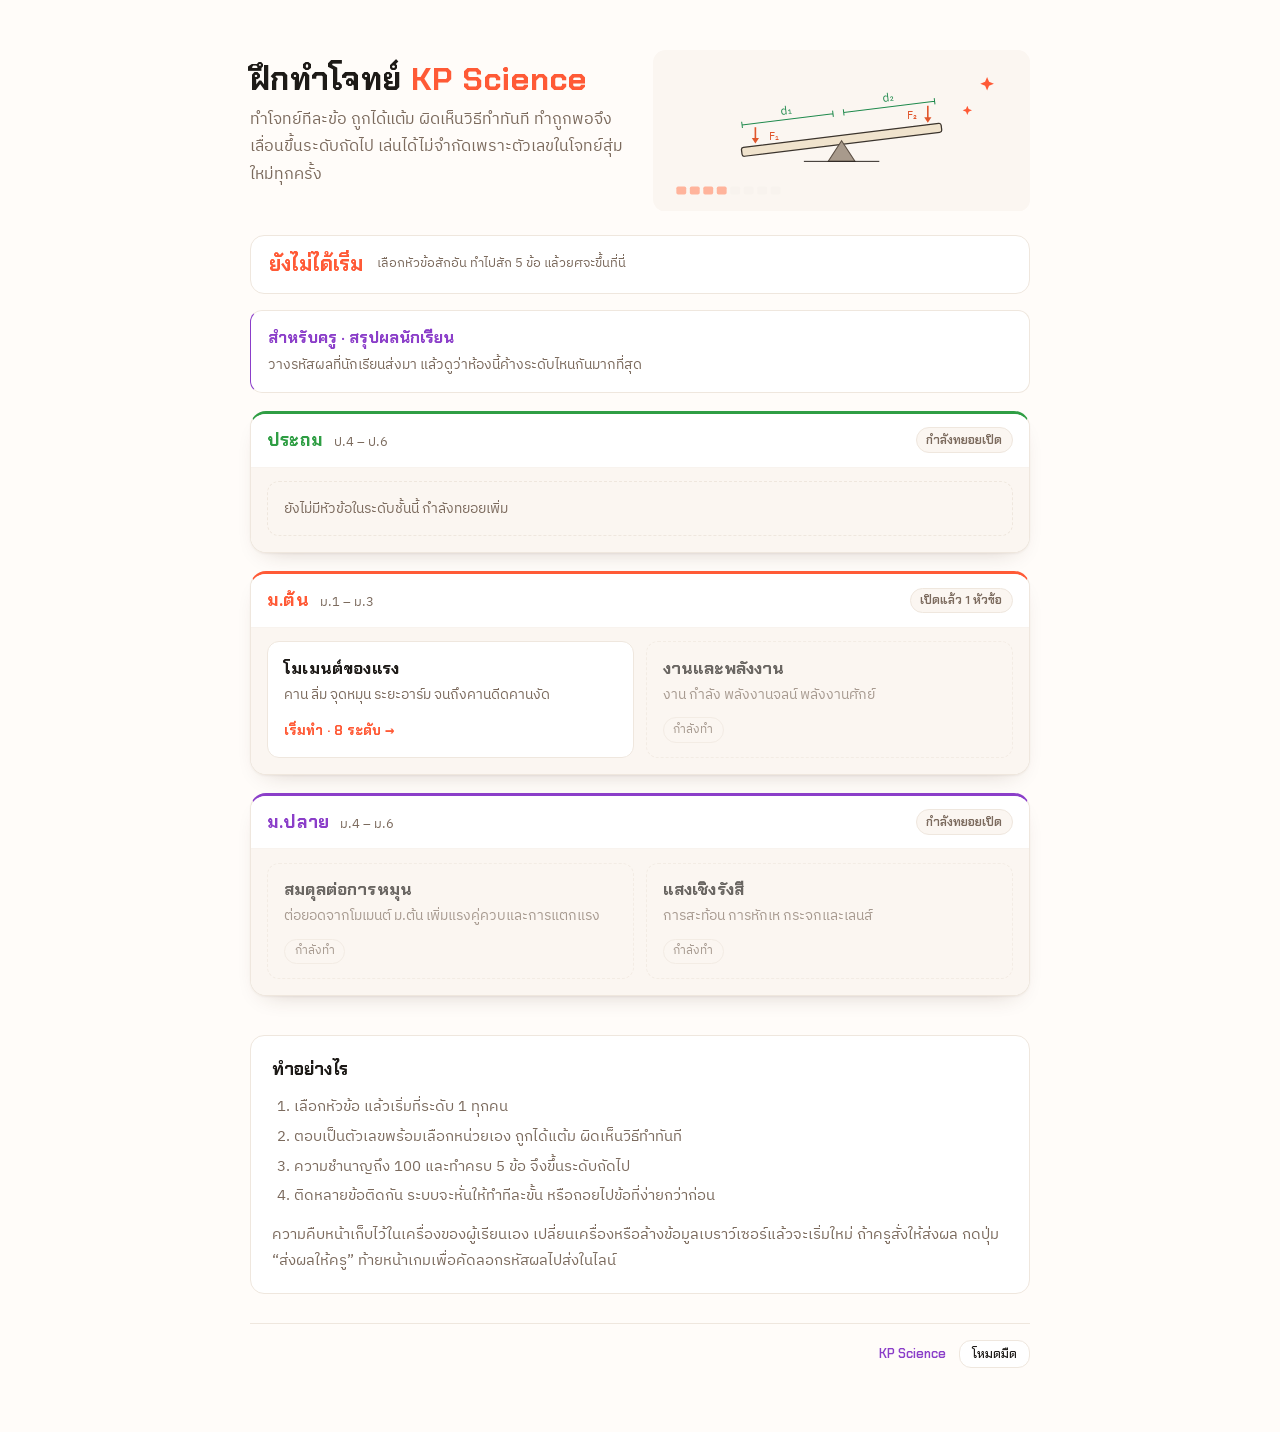
==== commit 3ed773c7: "Group the drill hub by grade into separate cards Each grade is now one bordered card with its own he" ====
--- a/drill/index.html
+++ b/drill/index.html
@@ -20,7 +20,7 @@
 <link rel="preconnect" href="https://fonts.googleapis.com">
 <link rel="preconnect" href="https://fonts.gstatic.com" crossorigin>
 <link rel="stylesheet" href="https://fonts.googleapis.com/css2?family=Chakra+Petch:wght@500;600;700&family=IBM+Plex+Sans+Thai:wght@400;500;600&display=swap">
-<link rel="stylesheet" href="assets/drill.css?v=1913bpz">
+<link rel="stylesheet" href="assets/drill.css?v=1g90fn5">
 </head>
 <body>
 <div class="wrap">
@@ -29,27 +29,39 @@
 <div class="rankband" id="profile"></div>
 <a class="teachlink" href="teacher/"><b>สำหรับครู · สรุปผลนักเรียน</b>
   <span>วางรหัสผลที่นักเรียนส่งมา แล้วดูว่าห้องนี้ค้างระดับไหนกันมากที่สุด</span></a>
-<div class="grade-head"><h2><a class="site" href="prathom/">ประถม</a></h2>
-  <span class="n">ป.4 – ป.6 · เปิดแล้ว 0 หัวข้อ</span></div>
-<div class="cards">
+<section class="gcard g-prathom">
+  <header class="gcard-top">
+    <div class="gc-id"><h2><a href="prathom/">ประถม</a></h2><span class="n">ป.4 – ป.6</span></div>
+    <span class="cnt">กำลังทยอยเปิด</span>
+  </header>
+  <div class="cards">
 <div class="empty">ยังไม่มีหัวข้อในระดับชั้นนี้ กำลังทยอยเพิ่ม</div>
-</div>
-<div class="grade-head"><h2><a class="site" href="m-ton/">ม.ต้น</a></h2>
-  <span class="n">ม.1 – ม.3 · เปิดแล้ว 1 หัวข้อ</span></div>
-<div class="cards">
+  </div>
+</section>
+<section class="gcard g-m-ton">
+  <header class="gcard-top">
+    <div class="gc-id"><h2><a href="m-ton/">ม.ต้น</a></h2><span class="n">ม.1 – ม.3</span></div>
+    <span class="cnt">เปิดแล้ว 1 หัวข้อ</span>
+  </header>
+  <div class="cards">
 <a class="card-link" href="m-ton/moment/" data-topic="m-ton.moment"><h3>โมเมนต์ของแรง</h3><p>คาน ลิ่ม จุดหมุน ระยะอาร์ม จนถึงคานดีดคานงัด</p>
        <span class="go">เริ่มทำ · 8 ระดับ →</span></a>
 <div class="card-link card-soon"><h3>งานและพลังงาน</h3><p>งาน กำลัง พลังงานจลน์ พลังงานศักย์</p>
        <span class="soon">กำลังทำ</span></div>
-</div>
-<div class="grade-head"><h2><a class="site" href="m-plai/">ม.ปลาย</a></h2>
-  <span class="n">ม.4 – ม.6 · เปิดแล้ว 0 หัวข้อ</span></div>
-<div class="cards">
+  </div>
+</section>
+<section class="gcard g-m-plai">
+  <header class="gcard-top">
+    <div class="gc-id"><h2><a href="m-plai/">ม.ปลาย</a></h2><span class="n">ม.4 – ม.6</span></div>
+    <span class="cnt">กำลังทยอยเปิด</span>
+  </header>
+  <div class="cards">
 <div class="card-link card-soon"><h3>สมดุลต่อการหมุน</h3><p>ต่อยอดจากโมเมนต์ ม.ต้น เพิ่มแรงคู่ควบและการแตกแรง</p>
        <span class="soon">กำลังทำ</span></div>
 <div class="card-link card-soon"><h3>แสงเชิงรังสี</h3><p>การสะท้อน การหักเห กระจกและเลนส์</p>
        <span class="soon">กำลังทำ</span></div>
-</div>
+  </div>
+</section>
 <div class="howto">
   <h2>ทำอย่างไร</h2>
   <ol>
@@ -79,8 +91,8 @@
 if(n)document.documentElement.setAttribute('data-theme',n);else document.documentElement.removeAttribute('data-theme');
 try{n?localStorage.setItem(K,n):localStorage.removeItem(K);}catch(e){}lab();};
 lab();var f=document.querySelector('footer');if(f)f.appendChild(b);})();</script>
-<script src="assets/art.js?v=1913bpz"></script>
-<script src="assets/rank.js?v=1913bpz"></script>
+<script src="assets/art.js?v=1g90fn5"></script>
+<script src="assets/rank.js?v=1g90fn5"></script>
 <script>(function(){
   var ha = document.getElementById('heroart');
   if (ha && window.KPART) ha.innerHTML = KPART.hero();
--- a/drill/assets/drill.css
+++ b/drill/assets/drill.css
@@ -267,29 +267,41 @@
 .hero h1{margin:0 0 .5rem;font-size:2rem;line-height:1.15}
 .hero h1 em{font-style:normal;color:var(--accent)}
 .hero p{margin:0;color:var(--ink-soft);max-width:58ch;font-size:1.02rem}
-.cards{display:grid;grid-template-columns:repeat(auto-fit,minmax(255px,1fr));gap:.85rem;margin-top:1rem}
+/* ---------- หน้ารวม: หนึ่งระดับชั้น = การ์ดใบหนึ่ง ----------
+   แบ่งเป็นกล่องชัด ๆ พร้อมสีประจำชั้น เพื่อให้หาชั้นของตัวเองก่อนแล้วค่อยอ่านหัวข้อ */
+.gcard{--g:var(--accent);
+  margin-top:1.1rem;background:var(--card);border:1px solid var(--line);border-top:3px solid var(--g);
+  border-radius:16px;overflow:hidden;box-shadow:var(--shadow)}
+.gcard.g-prathom{--g:var(--dim)}
+.gcard.g-m-ton{--g:var(--accent)}
+.gcard.g-m-plai{--g:var(--steel)}
+.gcard-top{display:flex;flex-wrap:wrap;gap:.3rem .8rem;align-items:center;justify-content:space-between;
+  padding:.7rem 1rem;background:var(--card);border-bottom:1px solid var(--line-soft)}
+.gc-id{display:flex;flex-wrap:wrap;gap:.1rem .7rem;align-items:baseline;min-width:0}
+.gcard-top h2{margin:0;font-size:1.12rem}
+.gcard-top h2 a{text-decoration:none;color:var(--g)}
+.gcard-top h2 a:hover{text-decoration:underline}
+.gcard-top .n{font-size:.82rem;color:var(--ink-soft)}
+.cnt{font-family:var(--font-d);font-weight:600;font-size:.75rem;color:var(--ink-soft);
+  background:var(--sunk);border:1px solid var(--line);border-radius:99px;padding:.1rem .6rem}
+.cards{display:grid;grid-template-columns:repeat(auto-fit,minmax(240px,1fr));gap:.7rem;
+  margin:0;padding:.85rem 1rem 1rem;background:var(--sunk)}
 .card-link{
   display:flex;flex-direction:column;text-decoration:none;color:inherit;background:var(--card);
-  border:1.5px solid var(--line);border-radius:14px;padding:1.1rem 1.15rem;
-  transition:border-color .15s,transform .15s;
-}
-.card-link:hover{border-color:var(--accent);transform:translateY(-2px)}
-.card-link h3{margin:0 0 .3rem;font-size:1.15rem;line-height:1.3}
-.card-link p{margin:0;font-size:.92rem;color:var(--ink-soft);line-height:1.6;flex:1}
-.card-link .go{display:inline-block;margin-top:.85rem;font-family:var(--font-d);font-weight:700;
-  font-size:.9rem;color:var(--accent)}
-.card-soon{background:transparent;border-style:dashed;opacity:.7}
-.card-soon:hover{border-color:var(--line);transform:none}
-.soon{display:inline-block;margin-top:.85rem;font-size:.76rem;color:var(--ink-soft);
-  border:1.5px solid var(--line);border-radius:99px;padding:.1rem .6rem;align-self:flex-start}
-.grade-head{display:flex;flex-wrap:wrap;gap:.3rem .9rem;align-items:baseline;margin-top:2.1rem;
-  padding-bottom:.5rem;border-bottom:1.5px solid var(--line)}
-.grade-head h2{margin:0;font-size:1.3rem}
-.grade-head h2 a{text-decoration:none;color:var(--ink)}
-.grade-head h2 a:hover{color:var(--accent)}
-.grade-head .n{font-size:.84rem;color:var(--ink-soft)}
-.empty{margin-top:.85rem;border:1.5px dashed var(--line);border-radius:12px;padding:1rem;
-  color:var(--ink-soft);font-size:.92rem}
+  border:1px solid var(--line);border-radius:12px;padding:.9rem 1rem;
+  transition:border-color .15s,transform .15s,box-shadow .15s;
+}
+.card-link:hover{border-color:var(--g,var(--accent));transform:translateY(-2px);box-shadow:var(--shadow)}
+.card-link h3{margin:0 0 .25rem;font-size:1.05rem;line-height:1.35}
+.card-link p{margin:0;font-size:.88rem;color:var(--ink-soft);line-height:1.6;flex:1}
+.card-link .go{display:inline-block;margin-top:.7rem;font-family:var(--font-d);font-weight:700;
+  font-size:.86rem;color:var(--g,var(--accent))}
+.card-soon{background:transparent;border-style:dashed;opacity:.65}
+.card-soon:hover{border-color:var(--line);transform:none;box-shadow:none}
+.soon{display:inline-block;margin-top:.7rem;font-size:.74rem;color:var(--ink-soft);
+  border:1px solid var(--line);border-radius:99px;padding:.1rem .6rem;align-self:flex-start}
+.empty{grid-column:1/-1;border:1px dashed var(--line);border-radius:12px;padding:.9rem 1rem;
+  color:var(--ink-soft);font-size:.9rem}
 .howto{margin-top:2.4rem;background:var(--card);border:1.5px solid var(--line);border-radius:14px;
   padding:1.2rem 1.3rem;color:var(--ink-soft);font-size:.95rem}
 .howto h2{margin:0 0 .6rem;font-size:1.08rem;color:var(--ink)}
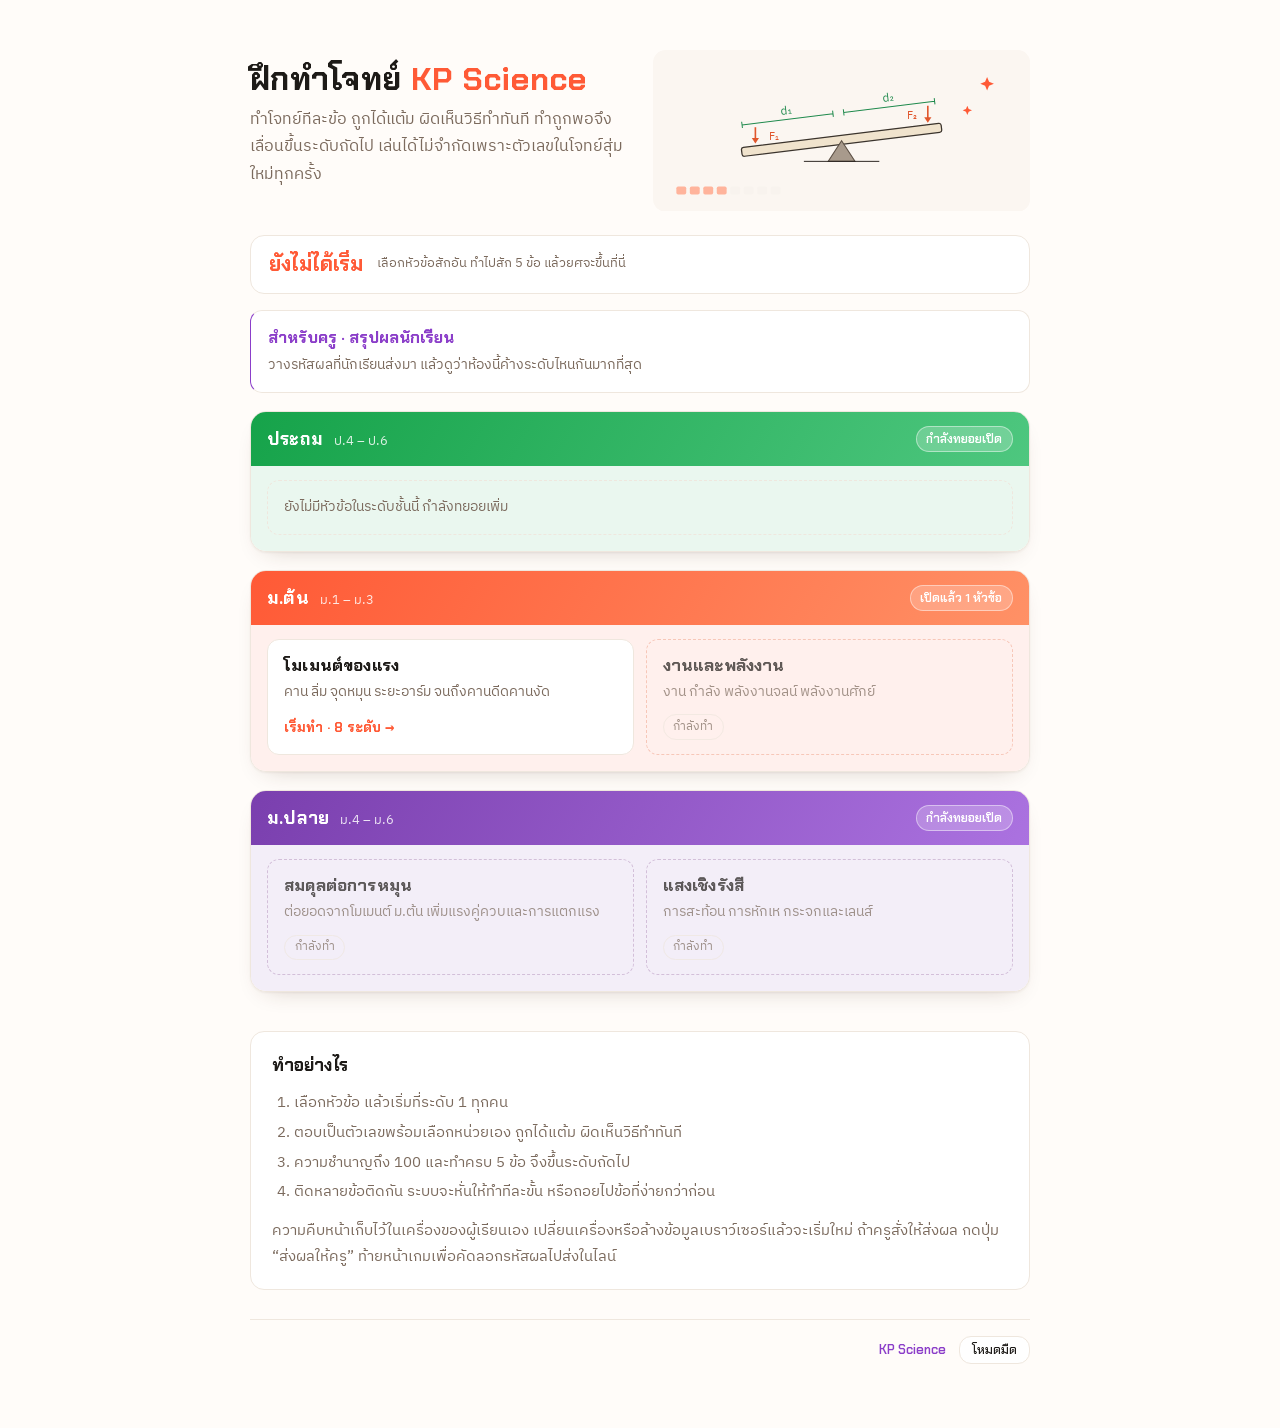
==== commit 7f854372: "Give each grade card its own colour band on the drill hub Green for primary, coral for lower seconda" ====
--- a/drill/index.html
+++ b/drill/index.html
@@ -20,7 +20,7 @@
 <link rel="preconnect" href="https://fonts.googleapis.com">
 <link rel="preconnect" href="https://fonts.gstatic.com" crossorigin>
 <link rel="stylesheet" href="https://fonts.googleapis.com/css2?family=Chakra+Petch:wght@500;600;700&family=IBM+Plex+Sans+Thai:wght@400;500;600&display=swap">
-<link rel="stylesheet" href="assets/drill.css?v=1g90fn5">
+<link rel="stylesheet" href="assets/drill.css?v=zvjl87">
 </head>
 <body>
 <div class="wrap">
@@ -91,8 +91,8 @@
 if(n)document.documentElement.setAttribute('data-theme',n);else document.documentElement.removeAttribute('data-theme');
 try{n?localStorage.setItem(K,n):localStorage.removeItem(K);}catch(e){}lab();};
 lab();var f=document.querySelector('footer');if(f)f.appendChild(b);})();</script>
-<script src="assets/art.js?v=1g90fn5"></script>
-<script src="assets/rank.js?v=1g90fn5"></script>
+<script src="assets/art.js?v=zvjl87"></script>
+<script src="assets/rank.js?v=zvjl87"></script>
 <script>(function(){
   var ha = document.getElementById('heroart');
   if (ha && window.KPART) ha.innerHTML = KPART.hero();
--- a/drill/assets/drill.css
+++ b/drill/assets/drill.css
@@ -269,23 +269,25 @@
 .hero p{margin:0;color:var(--ink-soft);max-width:58ch;font-size:1.02rem}
 /* ---------- หน้ารวม: หนึ่งระดับชั้น = การ์ดใบหนึ่ง ----------
    แบ่งเป็นกล่องชัด ๆ พร้อมสีประจำชั้น เพื่อให้หาชั้นของตัวเองก่อนแล้วค่อยอ่านหัวข้อ */
-.gcard{--g:var(--accent);
-  margin-top:1.1rem;background:var(--card);border:1px solid var(--line);border-top:3px solid var(--g);
+.gcard{--g:#ff5a36; --g2:#ff9166;
+  margin-top:1.1rem;background:var(--card);border:1px solid var(--line);
   border-radius:16px;overflow:hidden;box-shadow:var(--shadow)}
-.gcard.g-prathom{--g:var(--dim)}
-.gcard.g-m-ton{--g:var(--accent)}
-.gcard.g-m-plai{--g:var(--steel)}
+/* สีประจำชั้น — ประถมเขียว ม.ต้นส้ม ม.ปลายม่วง แถบหัวเป็นสีเต็ม ตัวการ์ดเป็นสีเดียวกันแบบจาง
+   เด็กกวาดตาหาสีของชั้นตัวเองได้ก่อนอ่านตัวหนังสือ */
+.gcard.g-prathom{--g:#16a34a; --g2:#4ec77f}
+.gcard.g-m-ton{--g:#ff5a36; --g2:#ff9166}
+.gcard.g-m-plai{--g:#7a3fae; --g2:#ab72e0}
 .gcard-top{display:flex;flex-wrap:wrap;gap:.3rem .8rem;align-items:center;justify-content:space-between;
-  padding:.7rem 1rem;background:var(--card);border-bottom:1px solid var(--line-soft)}
+  padding:.75rem 1rem;color:#fff;background:linear-gradient(120deg,var(--g),var(--g2))}
 .gc-id{display:flex;flex-wrap:wrap;gap:.1rem .7rem;align-items:baseline;min-width:0}
 .gcard-top h2{margin:0;font-size:1.12rem}
-.gcard-top h2 a{text-decoration:none;color:var(--g)}
+.gcard-top h2 a{text-decoration:none;color:#fff}
 .gcard-top h2 a:hover{text-decoration:underline}
-.gcard-top .n{font-size:.82rem;color:var(--ink-soft)}
-.cnt{font-family:var(--font-d);font-weight:600;font-size:.75rem;color:var(--ink-soft);
-  background:var(--sunk);border:1px solid var(--line);border-radius:99px;padding:.1rem .6rem}
+.gcard-top .n{font-size:.82rem;color:rgba(255,255,255,.85)}
+.cnt{font-family:var(--font-d);font-weight:600;font-size:.75rem;color:#fff;
+  background:rgba(255,255,255,.22);border:1px solid rgba(255,255,255,.45);border-radius:99px;padding:.1rem .6rem}
 .cards{display:grid;grid-template-columns:repeat(auto-fit,minmax(240px,1fr));gap:.7rem;
-  margin:0;padding:.85rem 1rem 1rem;background:var(--sunk)}
+  margin:0;padding:.85rem 1rem 1rem;background:color-mix(in srgb,var(--g) 9%,var(--card))}
 .card-link{
   display:flex;flex-direction:column;text-decoration:none;color:inherit;background:var(--card);
   border:1px solid var(--line);border-radius:12px;padding:.9rem 1rem;
@@ -296,7 +298,7 @@
 .card-link p{margin:0;font-size:.88rem;color:var(--ink-soft);line-height:1.6;flex:1}
 .card-link .go{display:inline-block;margin-top:.7rem;font-family:var(--font-d);font-weight:700;
   font-size:.86rem;color:var(--g,var(--accent))}
-.card-soon{background:transparent;border-style:dashed;opacity:.65}
+.card-soon{background:transparent;border-style:dashed;border-color:color-mix(in srgb,var(--g) 35%,var(--line));opacity:.7}
 .card-soon:hover{border-color:var(--line);transform:none;box-shadow:none}
 .soon{display:inline-block;margin-top:.7rem;font-size:.74rem;color:var(--ink-soft);
   border:1px solid var(--line);border-radius:99px;padding:.1rem .6rem;align-self:flex-start}
